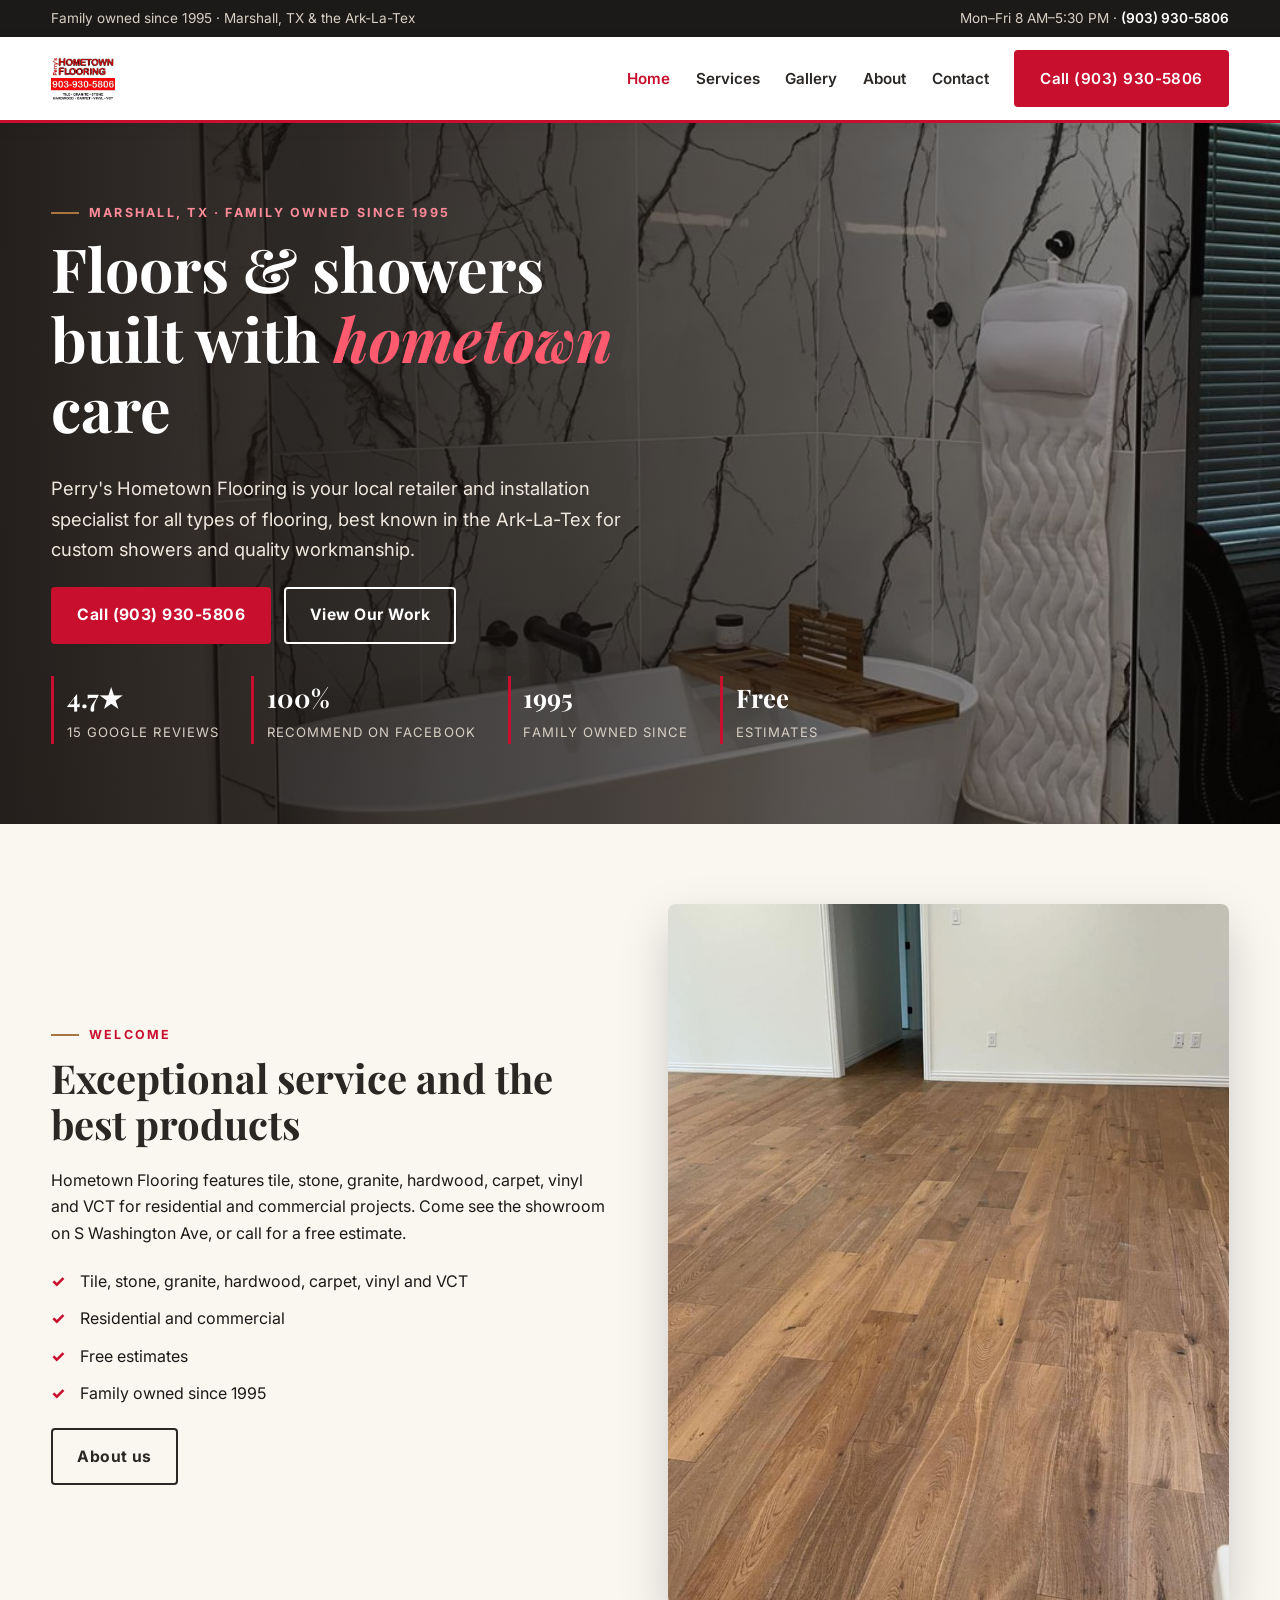
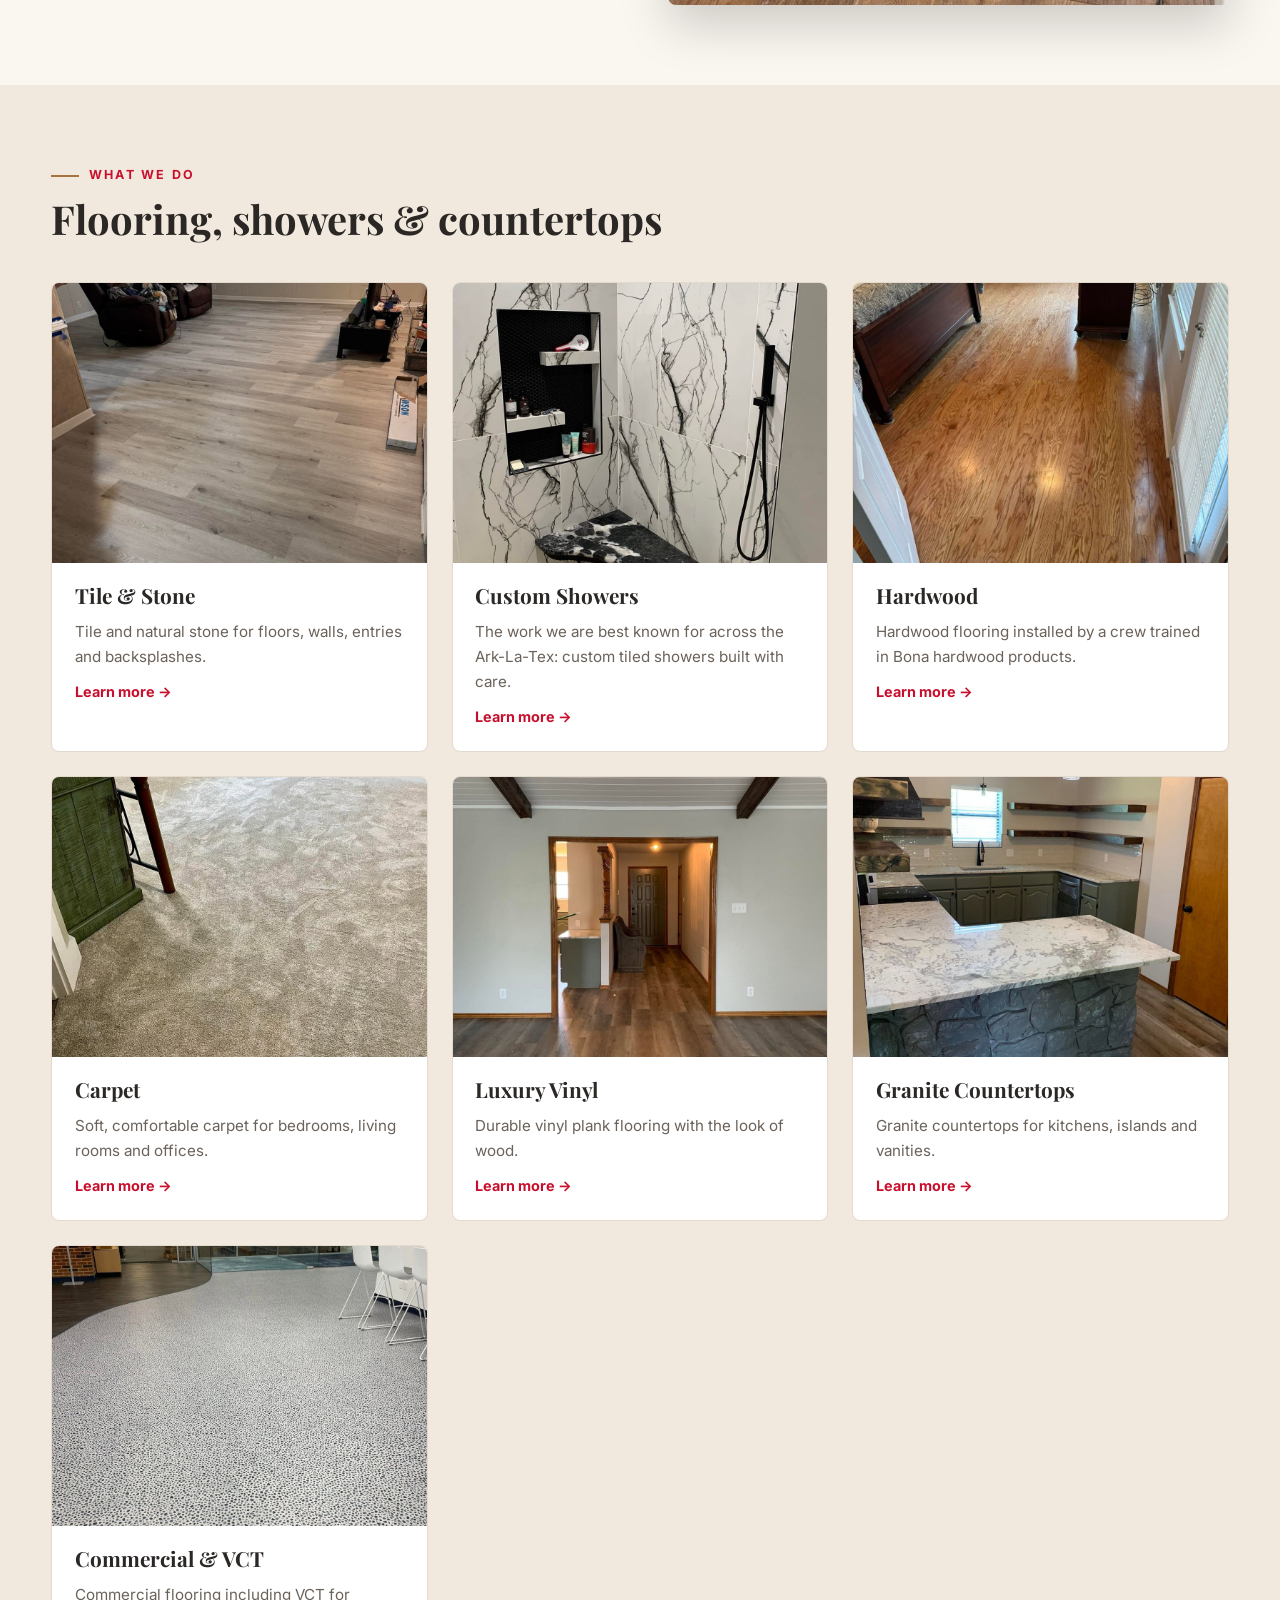
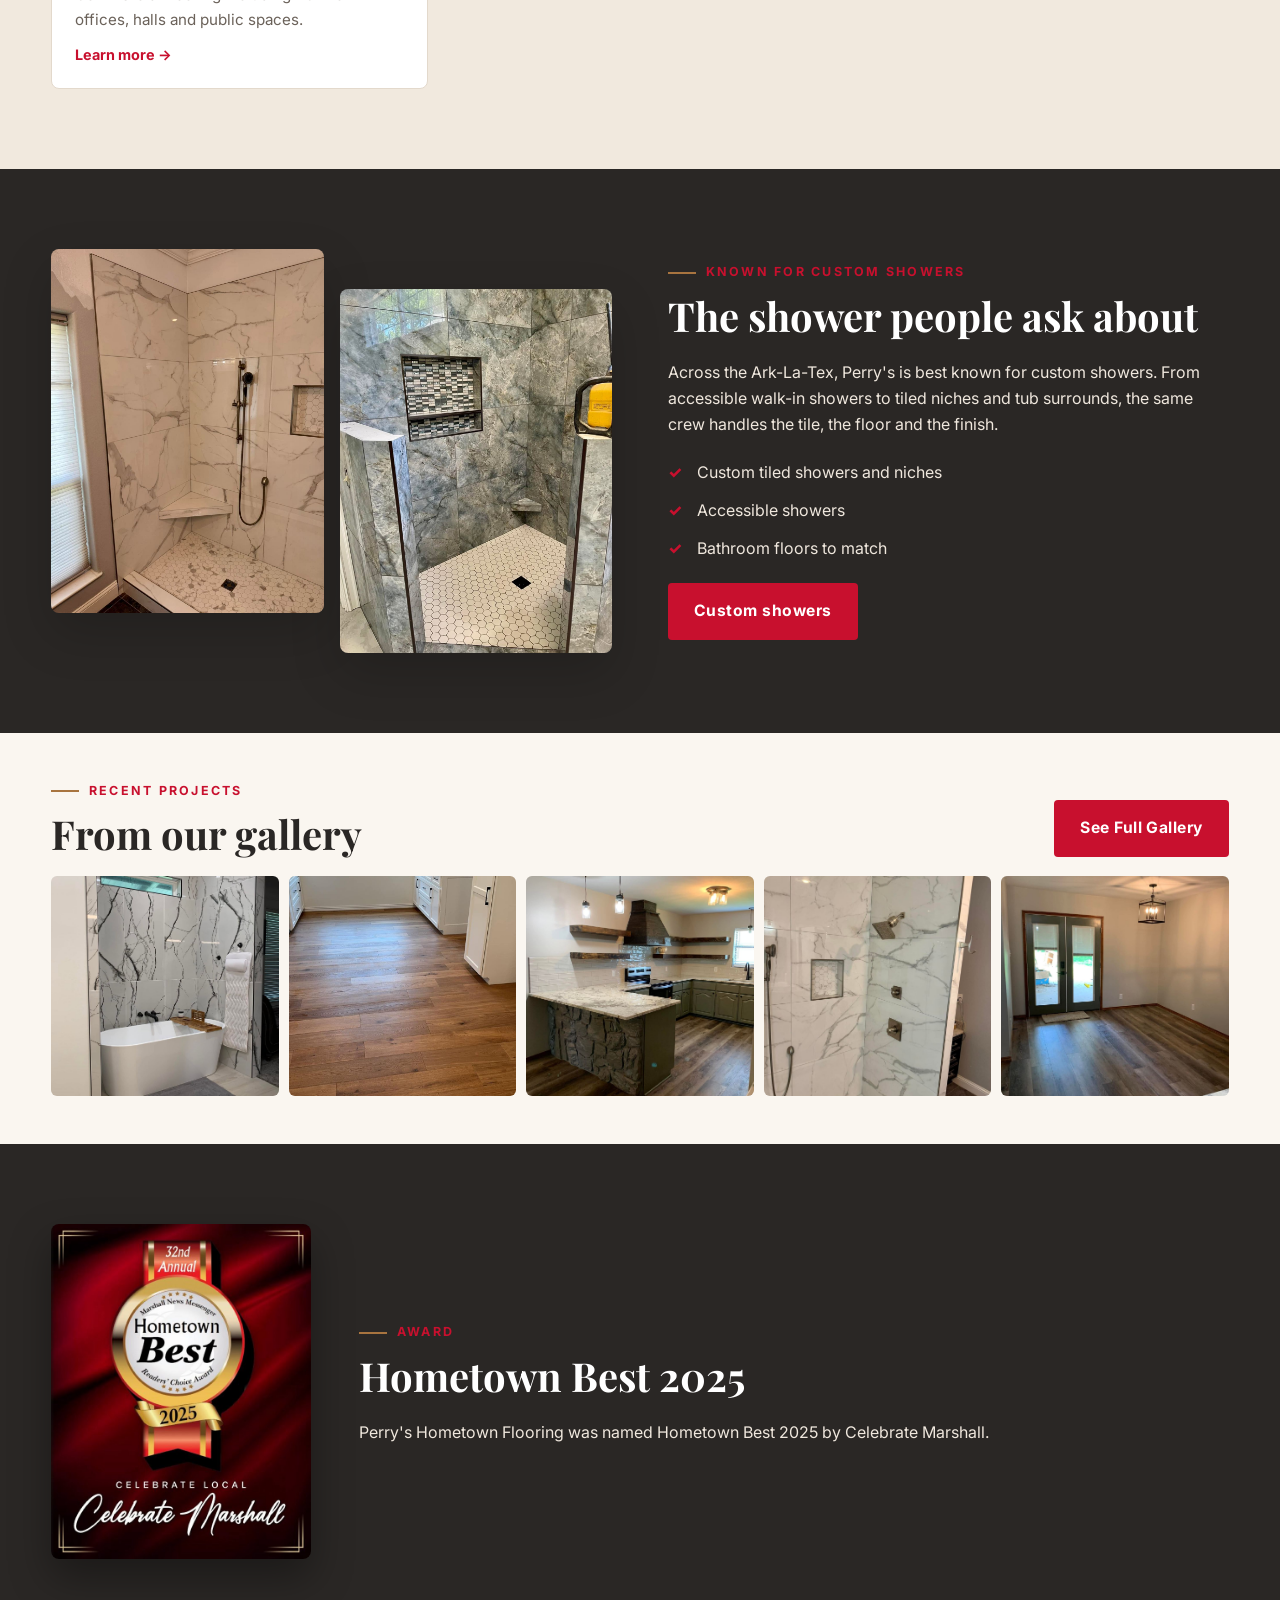
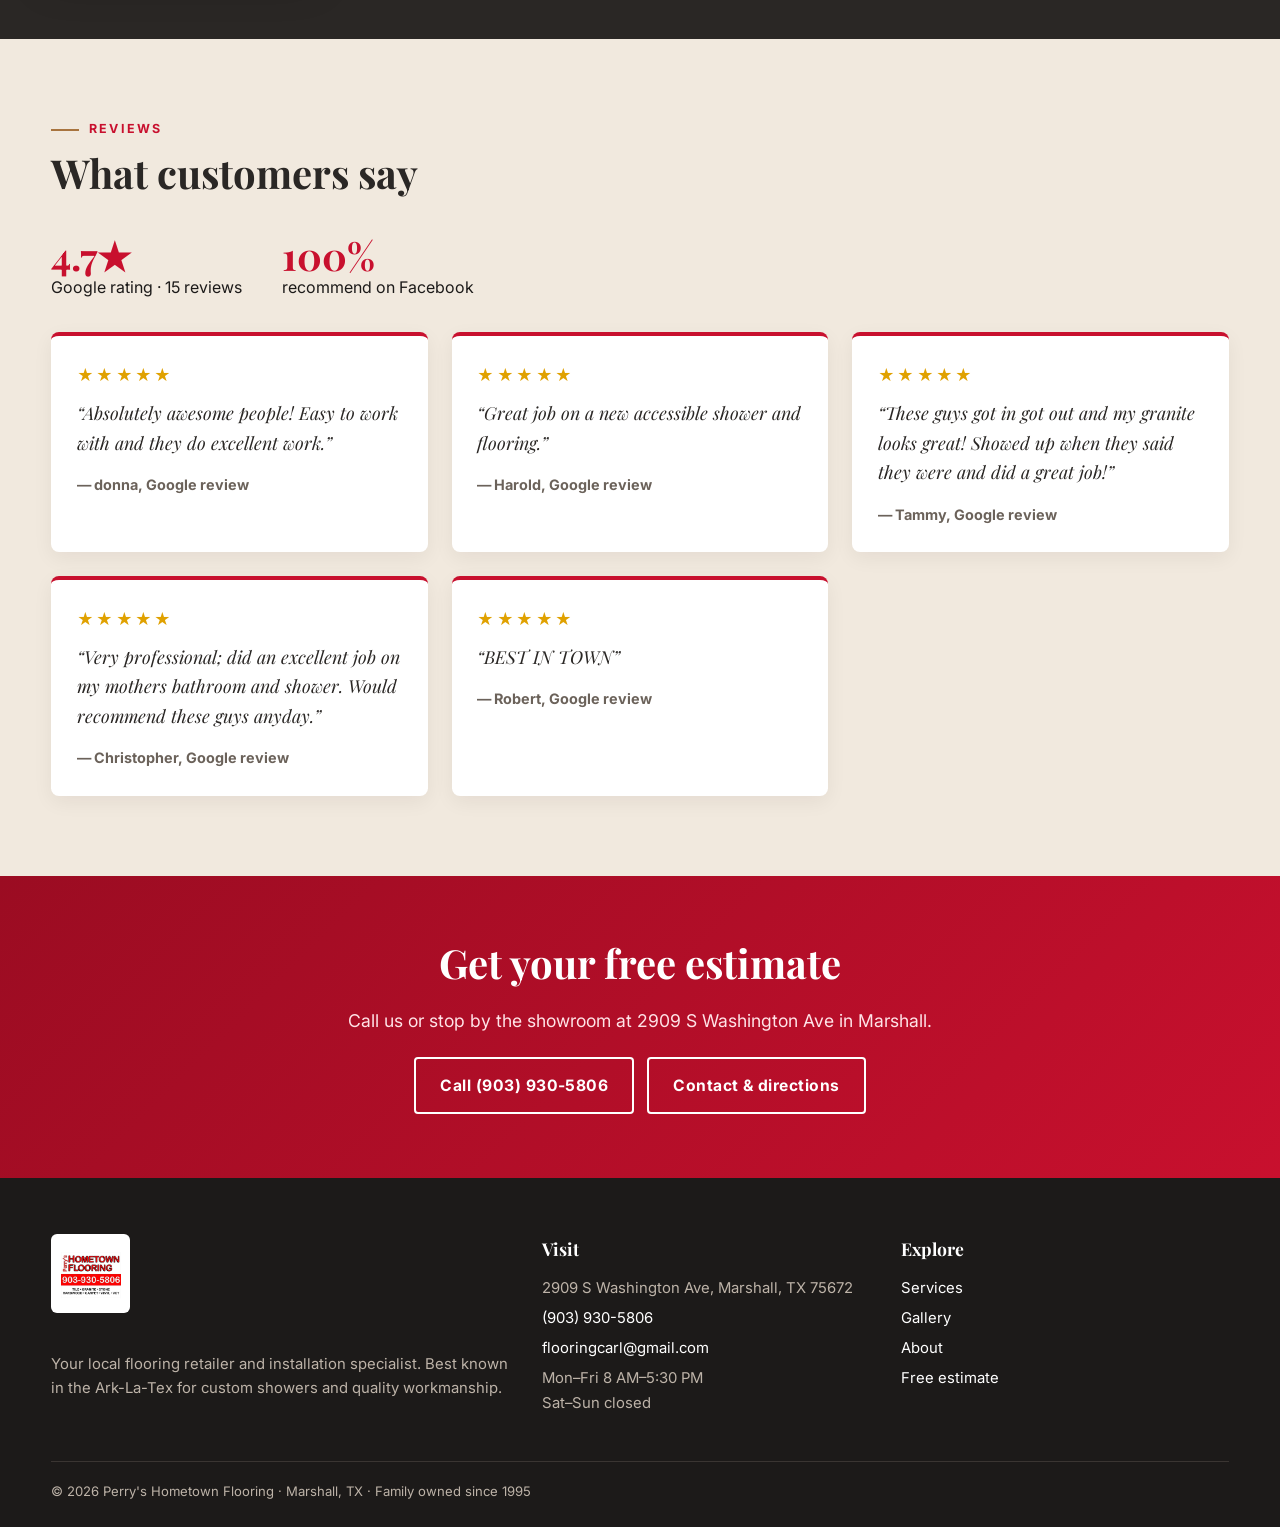
==== index.html @ 17a820c9 "Perry's Hometown Flooring preview" ====
<!DOCTYPE html><html lang="en"><head><meta charset="utf-8"><meta name="viewport" content="width=device-width, initial-scale=1">
<title>Perry's Hometown Flooring | Flooring & Custom Showers in Marshall, TX</title><meta name="description" content="Local flooring retailer and installation specialist in Marshall, TX. Custom showers, tile, stone, granite, hardwood, carpet, vinyl and VCT. Free estimates. (903) 930-5806."><meta name="theme-color" content="#c8102e">
<link rel="preconnect" href="https://fonts.googleapis.com"><link rel="preconnect" href="https://fonts.gstatic.com" crossorigin>
<link href="https://fonts.googleapis.com/css2?family=Inter:wght@400;600;700;800&family=Playfair+Display:ital,wght@0,600;0,700;1,600&display=swap" rel="stylesheet">
<link rel="stylesheet" href="css/styles.css?v=1"></head><body>
<div class="topbar"><div class="container"><span>Family owned since 1995 · Marshall, TX &amp; the Ark-La-Tex</span><span>Mon–Fri 8 AM–5:30 PM · <a href="tel:9039305806">(903) 930-5806</a></span></div></div>
<header class="site-header"><div class="container nav"><a class="logo" href="index.html"><img src="images/logo.jpg" alt="Perry's Hometown Flooring" width="180" height="64"></a>
<button class="nav-toggle" aria-label="Menu"><span></span><span></span><span></span></button>
<ul class="nav-links"><li><a href="index.html" class="active">Home</a></li><li><a href="services.html">Services</a></li><li><a href="gallery.html">Gallery</a></li><li><a href="about.html">About</a></li><li><a href="contact.html">Contact</a></li><li><a class="btn btn-red" href="tel:9039305806">Call (903) 930-5806</a></li></ul></div></header>
<section class="hero"><div class="hero-bg" style="background-image:url(images/gallery/bathrooms-22.jpg)"></div><div class="container"><div class="eyebrow" style="color:#ff8a98">Marshall, TX · Family owned since 1995</div>
<h1>Floors &amp; showers built with <em>hometown</em> care</h1><p class="lead">Perry's Hometown Flooring is your local retailer and installation specialist for all types of flooring, best known in the Ark-La-Tex for custom showers and quality workmanship.</p>
<div class="btn-row"><a class="btn btn-red" href="tel:9039305806">Call (903) 930-5806</a><a class="btn btn-ghost" href="gallery.html">View Our Work</a></div>
<div class="hero-badges"><div><strong>4.7★</strong><span>15 Google reviews</span></div><div><strong>100%</strong><span>recommend on Facebook</span></div><div><strong>1995</strong><span>family owned since</span></div><div><strong>Free</strong><span>estimates</span></div></div></div></section>
<section class="section"><div class="container split"><div class="reveal"><div class="eyebrow">Welcome</div><h2>Exceptional service and the best products</h2><p>Hometown Flooring features tile, stone, granite, hardwood, carpet, vinyl and VCT for residential and commercial projects. Come see the showroom on S Washington Ave, or call for a free estimate.</p><ul class="checklist"><li>Tile, stone, granite, hardwood, carpet, vinyl and VCT</li><li>Residential and commercial</li><li>Free estimates</li><li>Family owned since 1995</li></ul><a class="btn btn-outline" href="about.html">About us</a></div><div class="split-media reveal"><img src="images/gallery/flooring-41.jpg" alt="Hardwood floor installed by Perry's"></div></div></section>
<section class="section section-alt"><div class="container"><div class="section-head reveal"><div class="eyebrow">What we do</div><h2>Flooring, showers &amp; countertops</h2></div><div class="grid-3"><a class="card reveal" href="services.html#tile-stone"><div class="thumb"><img src="images/gallery/flooring-30.jpg" alt="Tile &amp; Stone" loading="lazy"></div><div class="body"><h3>Tile &amp; Stone</h3><p>Tile and natural stone for floors, walls, entries and backsplashes.</p><span class="more">Learn more →</span></div></a><a class="card reveal" href="services.html#custom-showers"><div class="thumb"><img src="images/gallery/bathrooms-19.jpg" alt="Custom Showers" loading="lazy"></div><div class="body"><h3>Custom Showers</h3><p>The work we are best known for across the Ark-La-Tex: custom tiled showers built with care.</p><span class="more">Learn more →</span></div></a><a class="card reveal" href="services.html#hardwood"><div class="thumb"><img src="images/gallery/flooring-31.jpg" alt="Hardwood" loading="lazy"></div><div class="body"><h3>Hardwood</h3><p>Hardwood flooring installed by a crew trained in Bona hardwood products.</p><span class="more">Learn more →</span></div></a><a class="card reveal" href="services.html#carpet"><div class="thumb"><img src="images/gallery/flooring-25.jpg" alt="Carpet" loading="lazy"></div><div class="body"><h3>Carpet</h3><p>Soft, comfortable carpet for bedrooms, living rooms and offices.</p><span class="more">Learn more →</span></div></a><a class="card reveal" href="services.html#luxury-vinyl"><div class="thumb"><img src="images/gallery/flooring-20.jpg" alt="Luxury Vinyl" loading="lazy"></div><div class="body"><h3>Luxury Vinyl</h3><p>Durable vinyl plank flooring with the look of wood.</p><span class="more">Learn more →</span></div></a><a class="card reveal" href="services.html#granite"><div class="thumb"><img src="images/gallery/countertops-06.jpg" alt="Granite Countertops" loading="lazy"></div><div class="body"><h3>Granite Countertops</h3><p>Granite countertops for kitchens, islands and vanities.</p><span class="more">Learn more →</span></div></a><a class="card reveal" href="services.html#commercial"><div class="thumb"><img src="images/gallery/flooring-15.jpg" alt="Commercial &amp; VCT" loading="lazy"></div><div class="body"><h3>Commercial &amp; VCT</h3><p>Commercial flooring including VCT for offices, halls and public spaces.</p><span class="more">Learn more →</span></div></a></div></div></section>
<section class="section section-dark"><div class="container split"><div class="split-media duo reveal"><img src="images/gallery/bathrooms-15.jpg" alt="Custom marble-look shower"><img src="images/gallery/bathrooms-31.jpg" alt="Custom tile shower with niche"></div><div class="reveal"><div class="eyebrow">Known for custom showers</div><h2>The shower people ask about</h2><p>Across the Ark-La-Tex, Perry's is best known for custom showers. From accessible walk-in showers to tiled niches and tub surrounds, the same crew handles the tile, the floor and the finish.</p><ul class="checklist"><li>Custom tiled showers and niches</li><li>Accessible showers</li><li>Bathroom floors to match</li></ul><a class="btn btn-red" href="services.html#custom-showers">Custom showers</a></div></div></section>
<section class="section" style="padding:3rem 0"><div class="container"><div class="strip-head"><div><div class="eyebrow">Recent projects</div><h2>From our gallery</h2></div><a class="btn btn-red" href="gallery.html">See Full Gallery</a></div><div class="photo-strip"><a href="gallery.html"><img src="images/gallery/bathrooms-22.jpg" alt="Perry's project" loading="lazy"></a><a href="gallery.html"><img src="images/gallery/flooring-40.jpg" alt="Perry's project" loading="lazy"></a><a href="gallery.html"><img src="images/gallery/countertops-09.jpg" alt="Perry's project" loading="lazy"></a><a href="gallery.html"><img src="images/gallery/bathrooms-16.jpg" alt="Perry's project" loading="lazy"></a><a href="gallery.html"><img src="images/gallery/flooring-21.jpg" alt="Perry's project" loading="lazy"></a></div></div></section>
<section class="section section-dark"><div class="container award"><img class="reveal" src="images/award.jpg" alt="Hometown Best 2025 – Celebrate Marshall"><div class="reveal"><div class="eyebrow">Award</div><h2>Hometown Best 2025</h2><p>Perry's Hometown Flooring was named Hometown Best 2025 by Celebrate Marshall.</p></div></div></section>
<section class="section section-alt"><div class="container"><div class="section-head reveal"><div class="eyebrow">Reviews</div><h2>What customers say</h2></div><div class="rating-row"><div><strong>4.7★</strong>Google rating · 15 reviews</div><div><strong>100%</strong>recommend on Facebook</div></div><div class="grid-3"><article class="review reveal"><div class="stars">★★★★★</div><blockquote>“Absolutely awesome people! Easy to work with and they do excellent work.”</blockquote><footer>— donna, Google review</footer></article><article class="review reveal"><div class="stars">★★★★★</div><blockquote>“Great job on a new accessible shower and flooring.”</blockquote><footer>— Harold, Google review</footer></article><article class="review reveal"><div class="stars">★★★★★</div><blockquote>“These guys got in got out and my granite looks great! Showed up when they said they were and did a great job!”</blockquote><footer>— Tammy, Google review</footer></article><article class="review reveal"><div class="stars">★★★★★</div><blockquote>“Very professional; did an excellent job on my mothers bathroom and shower. Would recommend these guys anyday.”</blockquote><footer>— Christopher, Google review</footer></article><article class="review reveal"><div class="stars">★★★★★</div><blockquote>“BEST IN TOWN”</blockquote><footer>— Robert, Google review</footer></article></div></div></section><section class="cta"><div class="container"><h2>Get your free estimate</h2><p>Call us or stop by the showroom at 2909 S Washington Ave in Marshall.</p><div class="btn-row"><a class="btn btn-ghost" href="tel:9039305806">Call (903) 930-5806</a><a class="btn btn-ghost" href="contact.html">Contact &amp; directions</a></div></div></section>
<footer class="site-footer"><div class="container"><div class="footer-grid">
<div><a class="footer-logo" href="index.html"><img src="images/logo.jpg" alt="Perry's Hometown Flooring"></a><p>Your local flooring retailer and installation specialist. Best known in the Ark-La-Tex for custom showers and quality workmanship.</p></div>
<div><h4>Visit</h4><ul><li>2909 S Washington Ave, Marshall, TX 75672</li><li><a href="tel:9039305806">(903) 930-5806</a></li><li><a href="mailto:flooringcarl@gmail.com">flooringcarl@gmail.com</a></li><li>Mon–Fri 8 AM–5:30 PM<br>Sat–Sun closed</li></ul></div>
<div><h4>Explore</h4><ul><li><a href="services.html">Services</a></li><li><a href="gallery.html">Gallery</a></li><li><a href="about.html">About</a></li><li><a href="contact.html">Free estimate</a></li></ul></div>
</div><div class="footer-bottom">© 2026 Perry's Hometown Flooring · Marshall, TX · Family owned since 1995</div></div></footer>
<script src="js/main.js?v=1"></script></body></html>
---- css/styles.css ----
:root{--red:#c8102e;--red-d:#9b0c22;--ink:#1c1a19;--char:#2a2725;--cream:#faf6f0;--warm:#f1e9de;--wood:#a8743f;--muted:#6b625a;--line:#e3d9cc;--serif:"Playfair Display",Georgia,serif;--sans:"Inter",system-ui,sans-serif}
*{box-sizing:border-box}html{scroll-behavior:smooth}body{margin:0;font-family:var(--sans);color:var(--ink);background:var(--cream);line-height:1.65}
img{max-width:100%;display:block}a{color:var(--red)}
.container{width:min(1180px,92%);margin:0 auto}
h1,h2,h3{font-family:var(--serif);line-height:1.15;margin:0 0 .5em;color:var(--char)}
h1{font-size:clamp(2.2rem,5vw,3.8rem)}h2{font-size:clamp(1.7rem,3.2vw,2.5rem)}h3{font-size:1.3rem}
.eyebrow{font-size:.78rem;letter-spacing:.18em;text-transform:uppercase;color:var(--red);font-weight:700;margin-bottom:.6rem;display:flex;align-items:center;gap:.6rem}
.eyebrow:before{content:"";width:28px;height:2px;background:var(--wood)}
.topbar{background:var(--ink);color:#d8cfc4;font-size:.85rem;padding:.45rem 0}.topbar .container{display:flex;justify-content:space-between;gap:1rem;flex-wrap:wrap}.topbar a{color:#fff;text-decoration:none;font-weight:600}
.site-header{background:#fff;border-bottom:3px solid var(--red);position:sticky;top:0;z-index:50;box-shadow:0 4px 18px rgba(0,0,0,.06)}
.nav{display:flex;align-items:center;justify-content:space-between;padding:.6rem 0;gap:1rem}
.logo img{height:64px;width:auto}
.nav-links{display:flex;gap:1.6rem;list-style:none;margin:0;padding:0;align-items:center}
.nav-links a{color:var(--char);text-decoration:none;font-weight:600;font-size:.95rem}.nav-links a:hover,.nav-links a.active{color:var(--red)}
.nav-toggle{display:none;background:none;border:1px solid var(--line);border-radius:6px;width:44px;height:44px;cursor:pointer}.nav-toggle span{display:block;height:2px;background:var(--char);margin:6px 10px}
.btn{display:inline-flex;align-items:center;justify-content:center;padding:.85rem 1.5rem;border-radius:4px;font-weight:700;text-decoration:none;letter-spacing:.03em;transition:.2s;border:2px solid transparent;font-size:.98rem}
.btn-red{background:var(--red);color:#fff!important}.btn-red:hover{background:var(--red-d);transform:translateY(-2px);box-shadow:0 10px 24px rgba(200,16,46,.3)}
.btn-ghost{border-color:#fff;color:#fff!important}.btn-ghost:hover{background:#fff;color:var(--ink)!important}
.btn-outline{border-color:var(--char);color:var(--char)!important}.btn-outline:hover{background:var(--char);color:#fff!important}
.btn-row{display:flex;gap:.8rem;flex-wrap:wrap;margin-top:1.4rem}
.hero{position:relative;color:#fff;min-height:620px;display:flex;align-items:center;background:var(--ink)}
.hero-bg{position:absolute;inset:0;background-size:cover;background-position:center}
.hero:after{content:"";position:absolute;inset:0;background:linear-gradient(90deg,rgba(20,16,14,.92) 0%,rgba(20,16,14,.7) 45%,rgba(20,16,14,.25) 100%)}
.hero .container{position:relative;z-index:1;padding:5rem 0}.hero h1{color:#fff;max-width:15ch}.hero h1 em{color:#ff5a6e;font-style:italic}
.hero p.lead{font-size:1.15rem;max-width:36rem;color:#efe7dd}
.hero-badges{display:flex;gap:2rem;margin-top:2rem;flex-wrap:wrap}.hero-badges div{border-left:3px solid var(--red);padding-left:.8rem}.hero-badges strong{display:block;font-family:var(--serif);font-size:1.6rem}.hero-badges span{font-size:.82rem;color:#d8cfc4;text-transform:uppercase;letter-spacing:.08em}
.page-hero{background:var(--ink) center/cover;color:#fff;position:relative;padding:5rem 0 4rem}.page-hero:after{content:"";position:absolute;inset:0;background:rgba(20,16,14,.75)}.page-hero .container{position:relative;z-index:1}.page-hero h1{color:#fff}.page-hero p{color:#efe7dd;max-width:40rem;font-size:1.1rem}
.section{padding:5rem 0}.section-alt{background:var(--warm)}.section-dark{background:var(--char);color:#efe7dd}.section-dark h2,.section-dark h3{color:#fff}
.section-head{max-width:44rem;margin-bottom:2.5rem}
.grid-3{display:grid;grid-template-columns:repeat(auto-fit,minmax(280px,1fr));gap:1.5rem}
.card{background:#fff;border:1px solid var(--line);border-radius:8px;overflow:hidden;transition:.25s;text-decoration:none;color:inherit;display:block}
.card:hover{transform:translateY(-4px);box-shadow:0 16px 40px rgba(40,25,15,.12);border-color:var(--wood)}
.card .thumb{aspect-ratio:4/3;overflow:hidden}.card .thumb img{width:100%;height:100%;object-fit:cover;transition:.4s}.card:hover .thumb img{transform:scale(1.05)}
.card .body{padding:1.3rem 1.4rem}.card .body p{color:var(--muted);margin:0 0 .6rem;font-size:.95rem}.card .more{color:var(--red);font-weight:700;font-size:.9rem}
.split{display:grid;grid-template-columns:1fr 1fr;gap:3.5rem;align-items:center}
.split-media img{border-radius:8px;box-shadow:0 20px 50px rgba(0,0,0,.18);width:100%;aspect-ratio:4/5;object-fit:cover}
.split-media.duo{display:grid;grid-template-columns:1fr 1fr;gap:1rem}.split-media.duo img{aspect-ratio:3/4}.split-media.duo img:last-child{margin-top:2.5rem}
.checklist{list-style:none;padding:0;margin:1rem 0}.checklist li{padding:.35rem 0 .35rem 1.8rem;position:relative}.checklist li:before{content:"✓";position:absolute;left:0;color:var(--red);font-weight:800}
.strip-head{display:flex;justify-content:space-between;align-items:flex-end;gap:1rem;flex-wrap:wrap;margin-bottom:1.2rem}.strip-head h2{margin:0}
.photo-strip{display:grid;grid-template-columns:repeat(5,1fr);gap:.6rem}
.photo-strip a{display:block;height:220px;border-radius:6px;overflow:hidden}.photo-strip img{width:100%;height:100%;object-fit:cover;transition:.4s}.photo-strip a:hover img{transform:scale(1.06)}
.award{display:grid;grid-template-columns:260px 1fr;gap:3rem;align-items:center}.award img{border-radius:8px;box-shadow:0 18px 40px rgba(0,0,0,.35)}
.review{background:#fff;border-radius:8px;padding:1.6rem;border-top:4px solid var(--red);box-shadow:0 6px 20px rgba(40,25,15,.06)}
.stars{color:#e0a100;letter-spacing:.15em}.review blockquote{margin:.6rem 0 1rem;font-family:var(--serif);font-size:1.12rem;font-style:italic;color:var(--char)}.review footer{font-weight:700;color:var(--muted);font-size:.9rem}
.rating-row{display:flex;gap:2.5rem;flex-wrap:wrap;margin-bottom:2rem}.rating-row strong{font-family:var(--serif);font-size:2.4rem;color:var(--red);display:block;line-height:1}
.cta{background:linear-gradient(135deg,var(--red-d),var(--red));color:#fff;text-align:center;padding:4rem 0}.cta h2{color:#fff}.cta p{color:#ffe3e7;font-size:1.1rem}.cta .btn-row{justify-content:center}
.service-block{display:grid;grid-template-columns:1fr 1fr;gap:3rem;align-items:center;padding:3.5rem 0;border-bottom:1px solid var(--line)}
.service-block:nth-child(even) .sb-media{order:2}.service-block img{border-radius:8px;width:100%;aspect-ratio:4/3;object-fit:cover}
.filters{display:flex;gap:.5rem;flex-wrap:wrap;margin-bottom:1.8rem}
.filters button{border:2px solid var(--char);background:none;padding:.55rem 1.1rem;border-radius:40px;font-weight:700;cursor:pointer;font-family:inherit;color:var(--char)}.filters button.active,.filters button:hover{background:var(--red);border-color:var(--red);color:#fff}
.gallery{display:grid;grid-template-columns:repeat(auto-fill,minmax(230px,1fr));gap:.7rem}
.gallery a{display:block;aspect-ratio:1;overflow:hidden;border-radius:6px;background:var(--warm)}.gallery img{width:100%;height:100%;object-fit:cover;transition:.4s}.gallery a:hover img{transform:scale(1.06)}
.gallery a.hide{display:none}
.lightbox{position:fixed;inset:0;background:rgba(10,8,7,.94);display:none;align-items:center;justify-content:center;z-index:100}.lightbox.open{display:flex}
.lightbox img{max-width:90vw;max-height:86vh;border-radius:4px}.lightbox button{position:absolute;background:rgba(255,255,255,.12);color:#fff;border:0;font-size:2rem;width:54px;height:54px;border-radius:50%;cursor:pointer}
.lb-close{top:1rem;right:1rem}.lb-prev{left:1rem}.lb-next{right:1rem}
.info-card{background:#fff;border-radius:8px;padding:2rem;border:1px solid var(--line)}.info-card p{margin:.3rem 0 1rem}.info-card strong{display:block;font-size:.78rem;text-transform:uppercase;letter-spacing:.12em;color:var(--wood)}
.map{border:0;width:100%;height:420px;border-radius:8px}
.site-footer{background:var(--ink);color:#bdb3a8;padding:3.5rem 0 1.5rem;font-size:.93rem}.site-footer a{color:#fff;text-decoration:none}
.footer-grid{display:grid;grid-template-columns:1.4fr 1fr 1fr;gap:2rem}.footer-grid h4{color:#fff;font-family:var(--serif);font-size:1.1rem;margin:0 0 .8rem}.footer-grid ul{list-style:none;padding:0;margin:0}.footer-grid li{margin:.35rem 0}
.footer-logo{background:#fff;padding:.6rem;border-radius:6px;display:inline-block;margin-bottom:1rem}.footer-logo img{height:60px}
.footer-bottom{border-top:1px solid #3a3532;margin-top:2.5rem;padding-top:1.2rem;font-size:.82rem}
/* reveal: progressive enhancement only */
html.js .reveal{opacity:0;transform:translateY(20px);transition:opacity .6s,transform .6s}html.js .reveal.in{opacity:1;transform:none}
@media (prefers-reduced-motion:reduce){html.js .reveal{opacity:1;transform:none}}
@media (max-width:900px){.split,.award,.service-block{grid-template-columns:1fr}.service-block:nth-child(even) .sb-media{order:0}.footer-grid{grid-template-columns:1fr}.photo-strip{grid-template-columns:repeat(3,1fr)}.photo-strip a:nth-child(n+4){display:none}
.nav-toggle{display:block}.nav-links{display:none;position:absolute;top:100%;left:0;right:0;background:#fff;flex-direction:column;padding:1rem;border-bottom:3px solid var(--red)}.nav-links.open{display:flex}.hero{min-height:520px}}
@media (max-width:600px){.photo-strip a{height:160px}.photo-strip{grid-template-columns:repeat(2,1fr)}.photo-strip a:nth-child(n+3){display:none}.logo img{height:50px}.section{padding:3.5rem 0}}
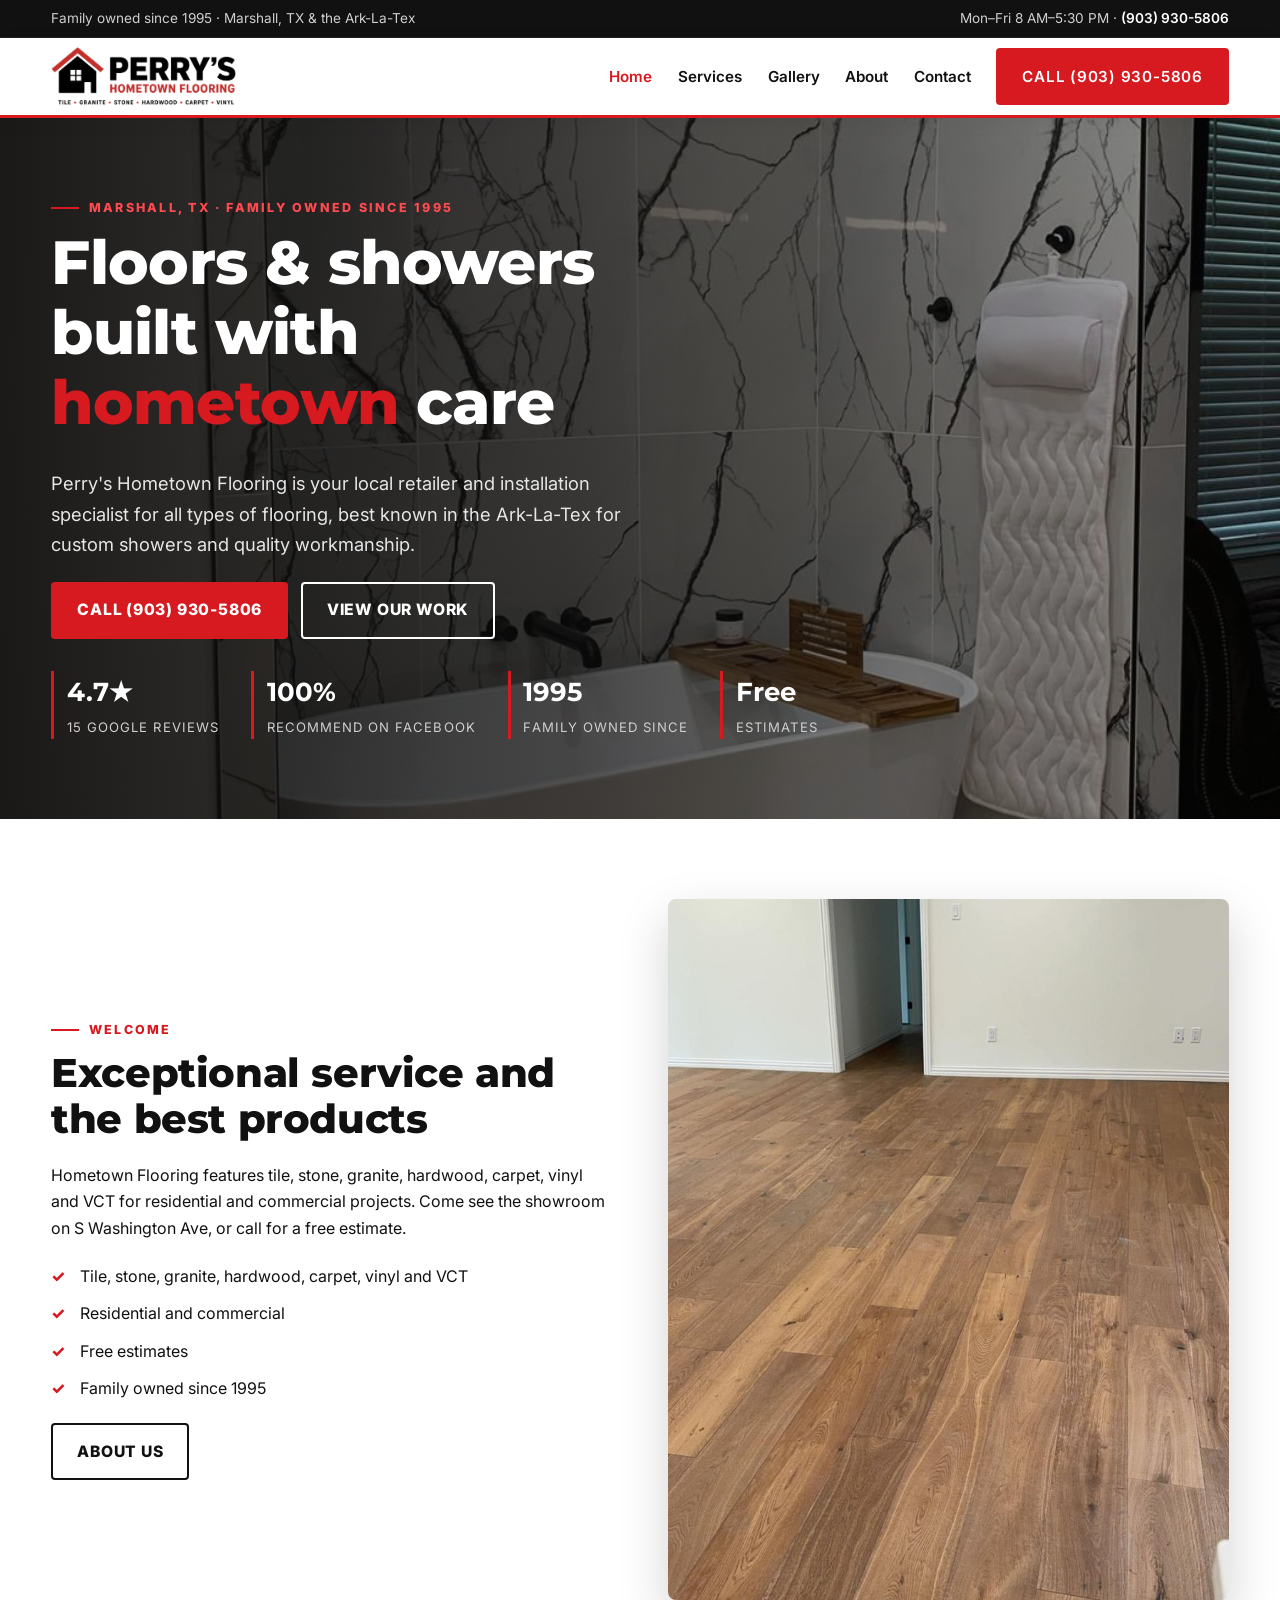
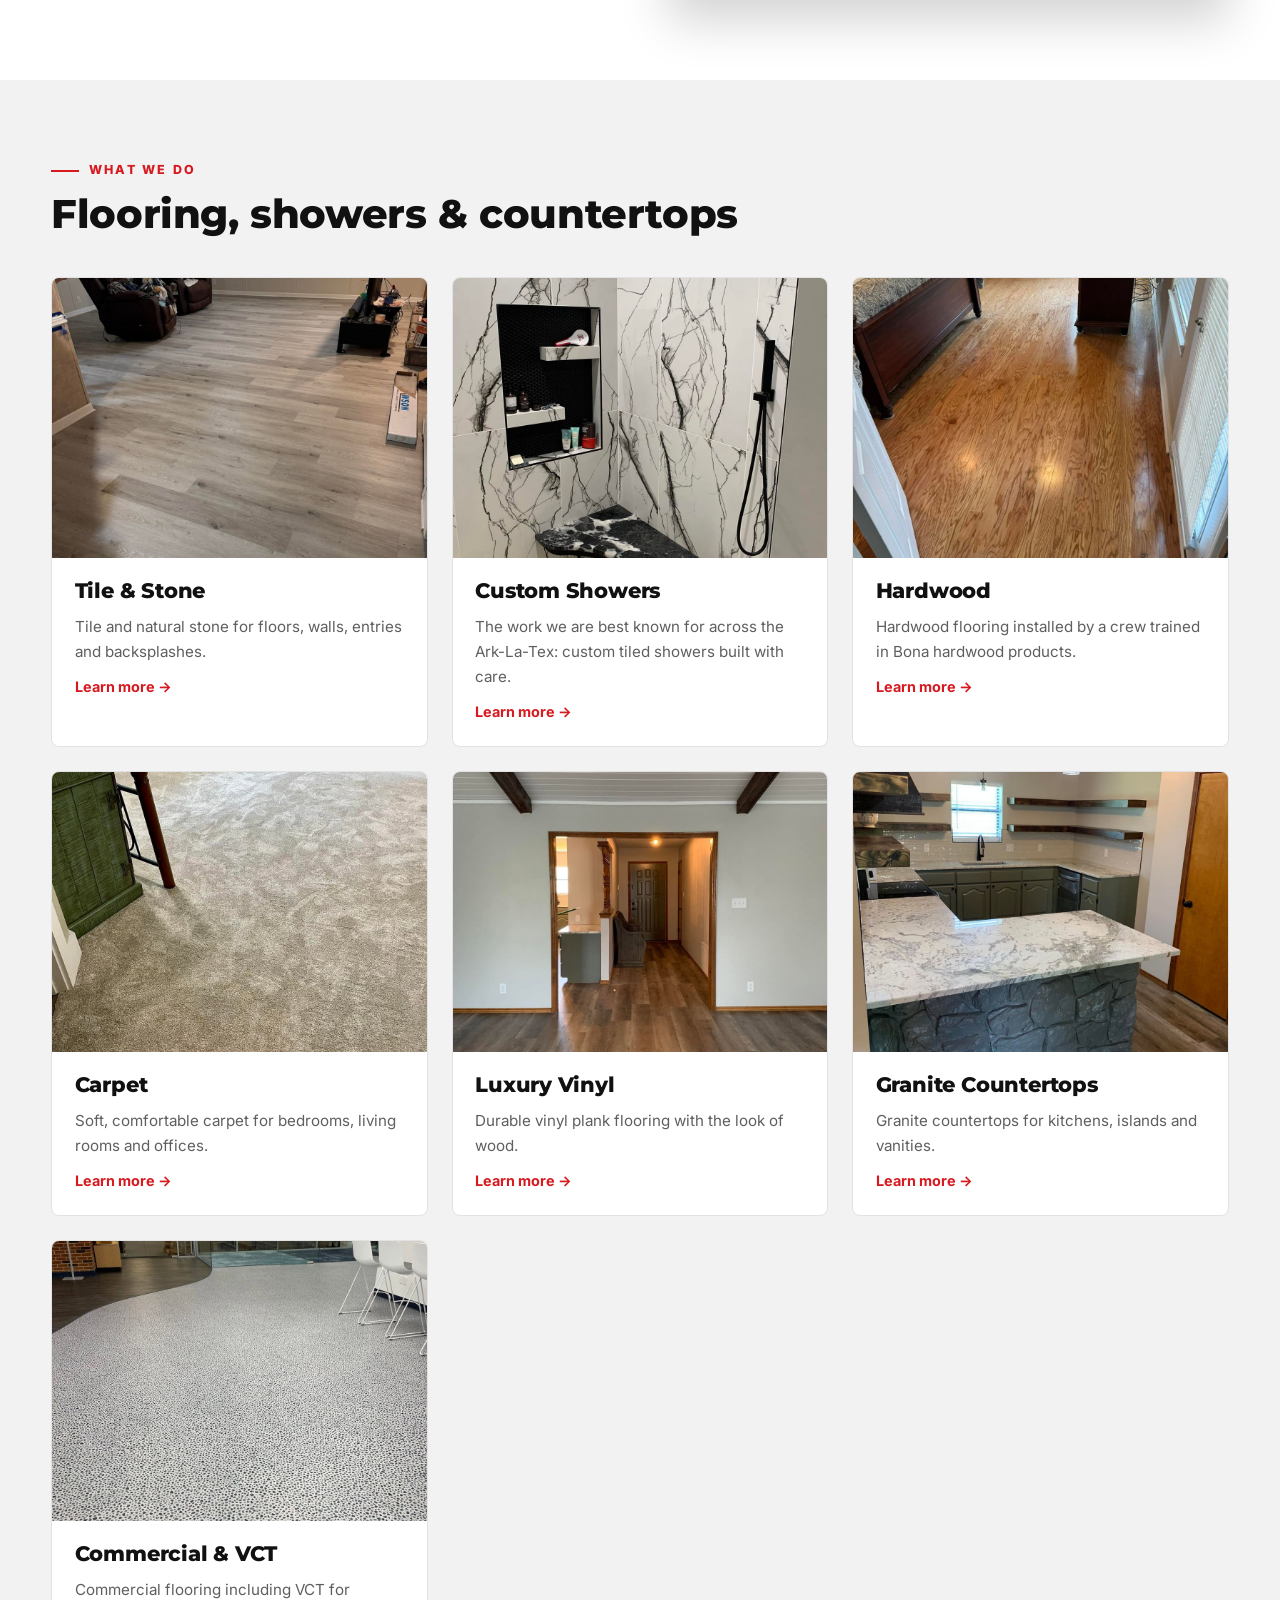
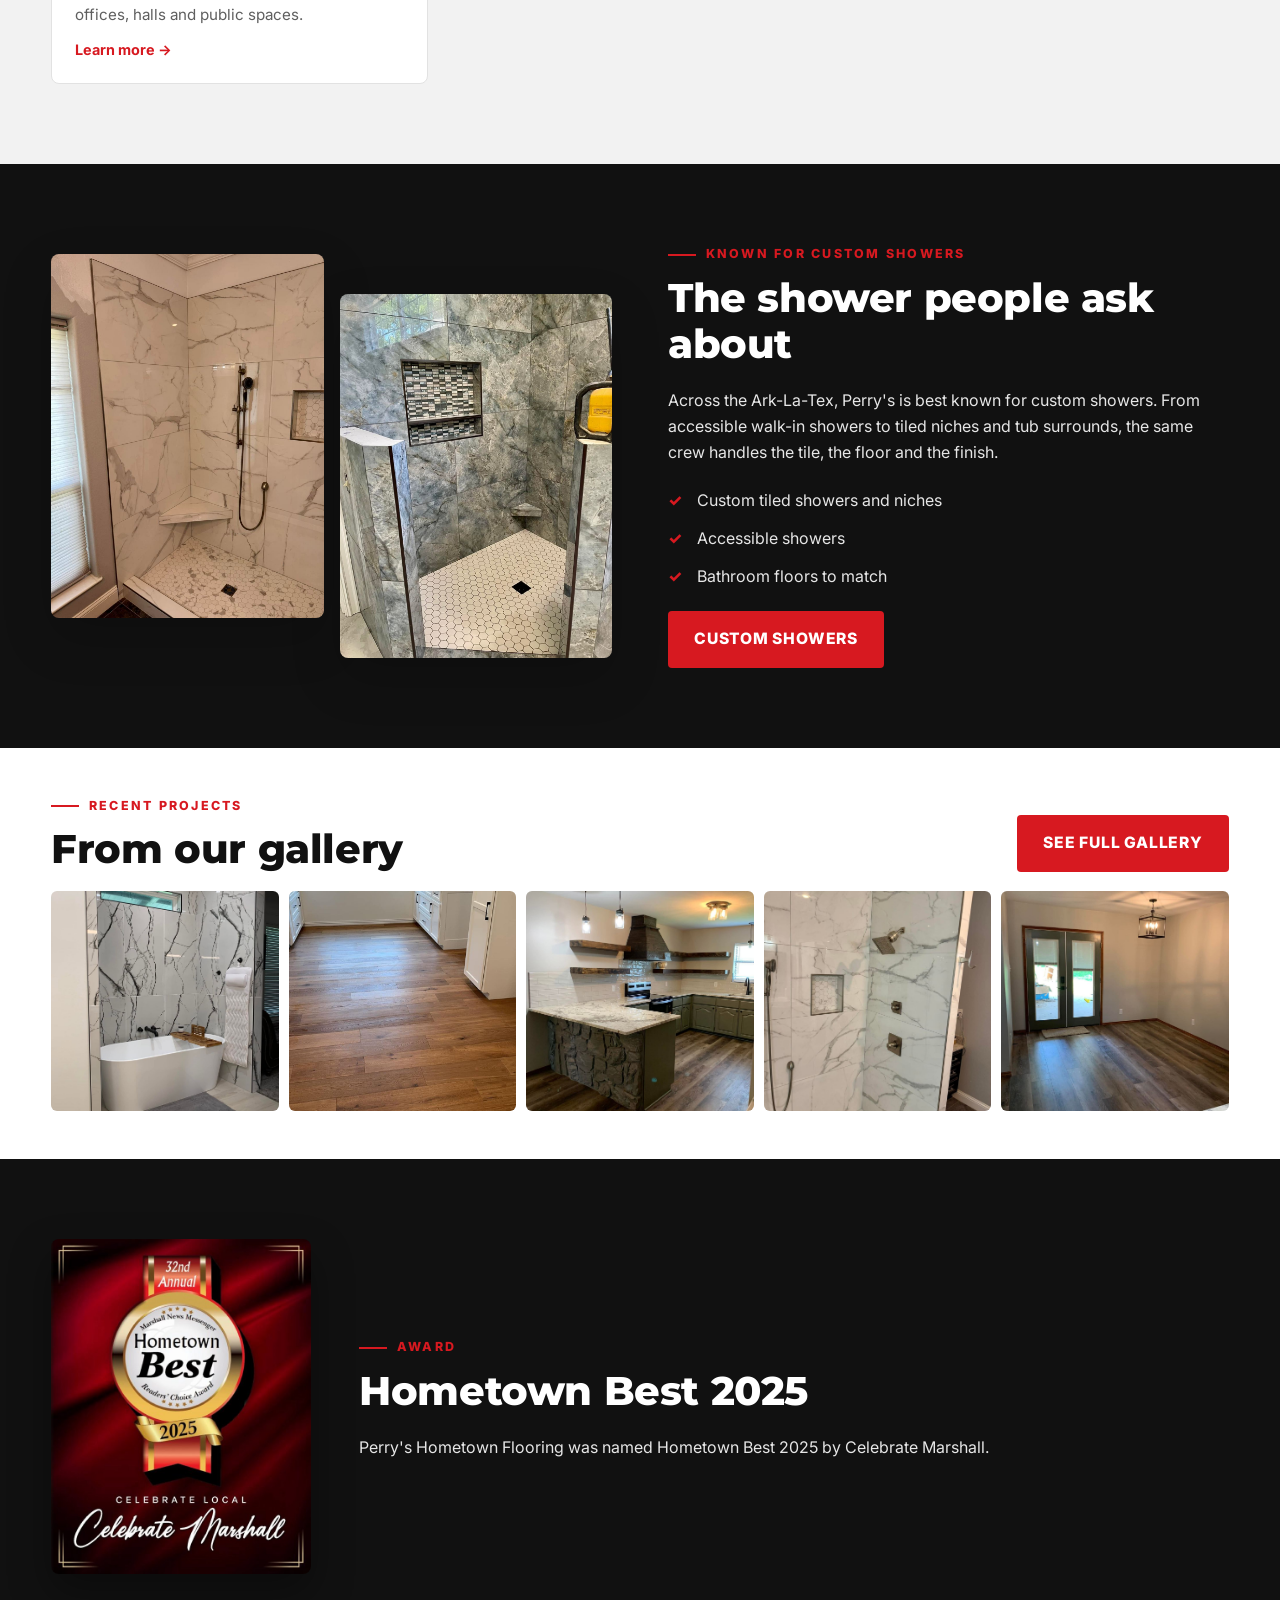
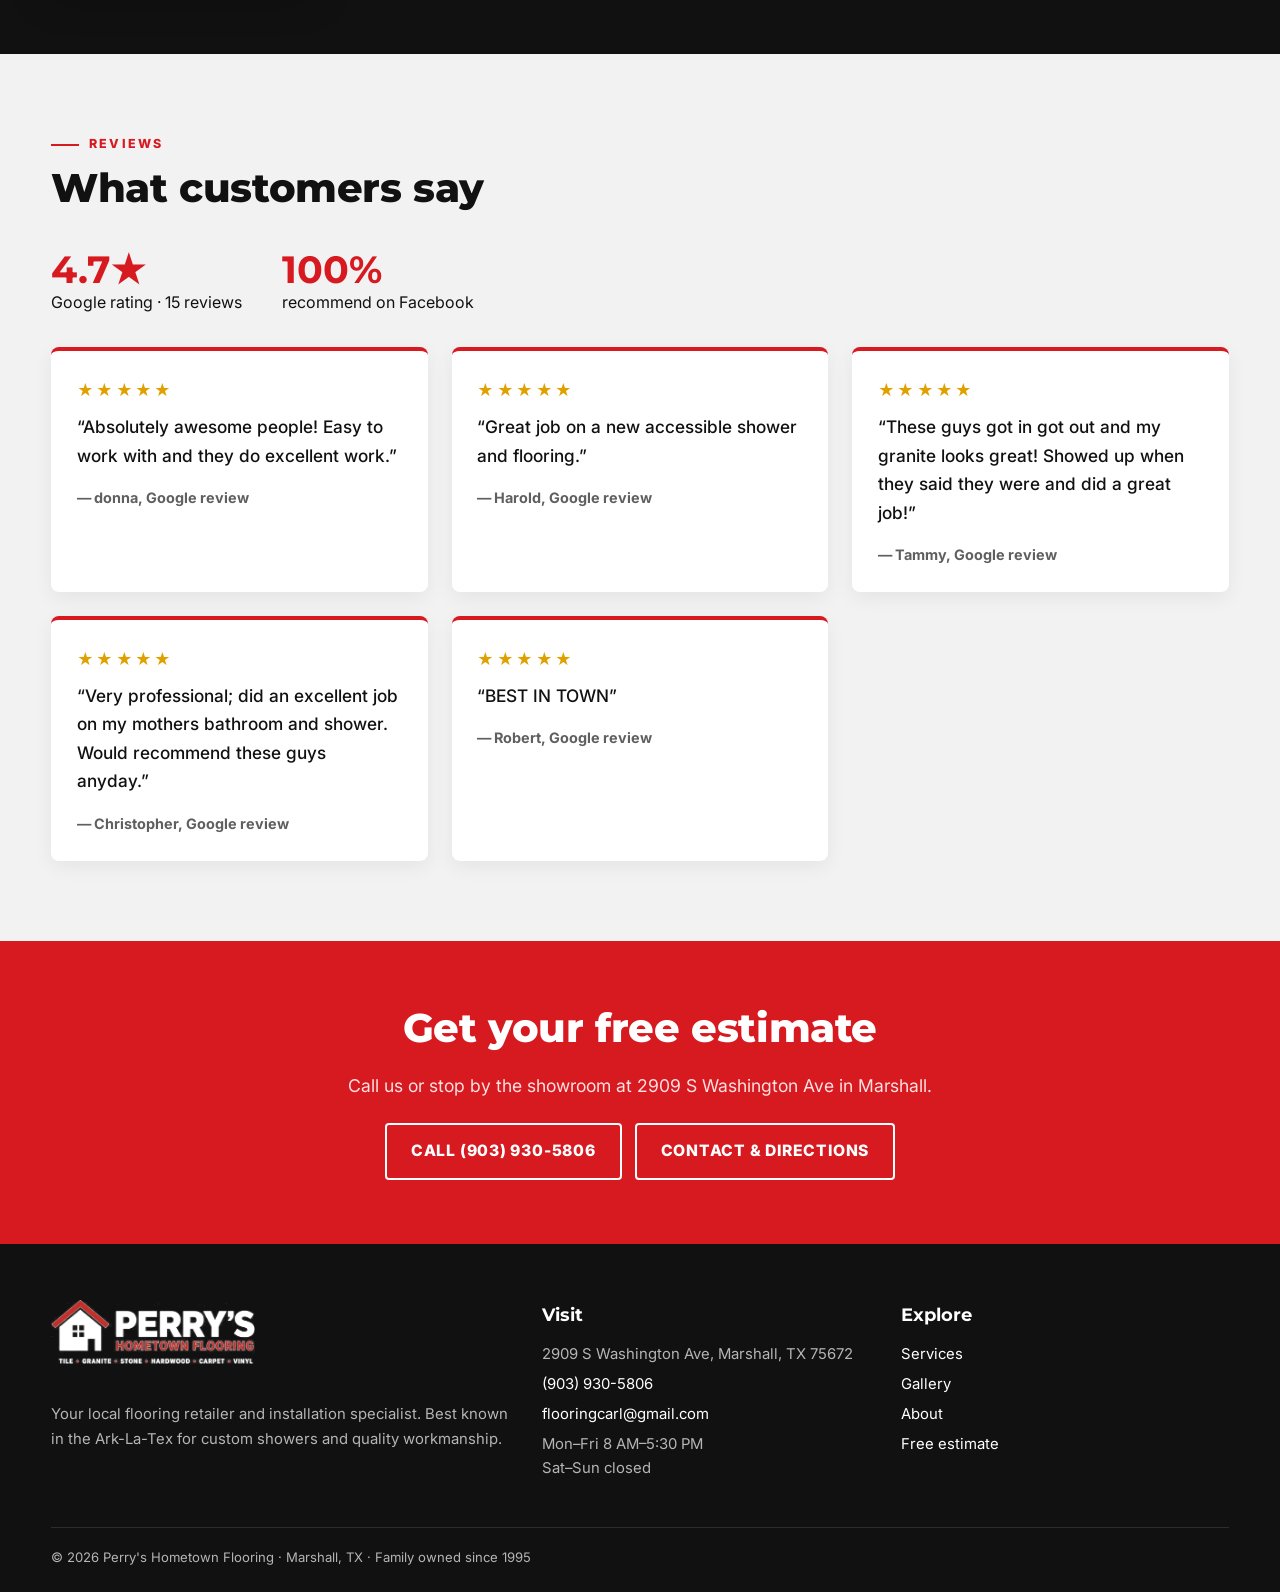
==== commit 8199ec03: "New logo + black/red retheme (v2)" ====
--- a/index.html
+++ b/index.html
@@ -1,13 +1,13 @@
 <!DOCTYPE html><html lang="en"><head><meta charset="utf-8"><meta name="viewport" content="width=device-width, initial-scale=1">
-<title>Perry's Hometown Flooring | Flooring & Custom Showers in Marshall, TX</title><meta name="description" content="Local flooring retailer and installation specialist in Marshall, TX. Custom showers, tile, stone, granite, hardwood, carpet, vinyl and VCT. Free estimates. (903) 930-5806."><meta name="theme-color" content="#c8102e">
+<title>Perry's Hometown Flooring | Flooring & Custom Showers in Marshall, TX</title><meta name="description" content="Local flooring retailer and installation specialist in Marshall, TX. Custom showers, tile, stone, granite, hardwood, carpet, vinyl and VCT. Free estimates. (903) 930-5806."><meta name="theme-color" content="#111111"><link rel="icon" href="favicon.ico?v=2"><link rel="icon" type="image/png" href="favicon.png?v=2"><link rel="apple-touch-icon" href="images/apple-touch-icon.png?v=2">
 <link rel="preconnect" href="https://fonts.googleapis.com"><link rel="preconnect" href="https://fonts.gstatic.com" crossorigin>
-<link href="https://fonts.googleapis.com/css2?family=Inter:wght@400;600;700;800&family=Playfair+Display:ital,wght@0,600;0,700;1,600&display=swap" rel="stylesheet">
-<link rel="stylesheet" href="css/styles.css?v=1"></head><body>
+<link href="https://fonts.googleapis.com/css2?family=Inter:wght@400;500;600;700&family=Montserrat:wght@700;800;900&display=swap" rel="stylesheet">
+<link rel="stylesheet" href="css/styles.css?v=2"></head><body>
 <div class="topbar"><div class="container"><span>Family owned since 1995 · Marshall, TX &amp; the Ark-La-Tex</span><span>Mon–Fri 8 AM–5:30 PM · <a href="tel:9039305806">(903) 930-5806</a></span></div></div>
-<header class="site-header"><div class="container nav"><a class="logo" href="index.html"><img src="images/logo.jpg" alt="Perry's Hometown Flooring" width="180" height="64"></a>
+<header class="site-header"><div class="container nav"><a class="logo" href="index.html"><img src="images/logo.png?v=2" alt="Perry's Hometown Flooring" width="185" height="58"></a>
 <button class="nav-toggle" aria-label="Menu"><span></span><span></span><span></span></button>
 <ul class="nav-links"><li><a href="index.html" class="active">Home</a></li><li><a href="services.html">Services</a></li><li><a href="gallery.html">Gallery</a></li><li><a href="about.html">About</a></li><li><a href="contact.html">Contact</a></li><li><a class="btn btn-red" href="tel:9039305806">Call (903) 930-5806</a></li></ul></div></header>
-<section class="hero"><div class="hero-bg" style="background-image:url(images/gallery/bathrooms-22.jpg)"></div><div class="container"><div class="eyebrow" style="color:#ff8a98">Marshall, TX · Family owned since 1995</div>
+<section class="hero"><div class="hero-bg" style="background-image:url(images/gallery/bathrooms-22.jpg)"></div><div class="container"><div class="eyebrow" style="color:#ff4a50">Marshall, TX · Family owned since 1995</div>
 <h1>Floors &amp; showers built with <em>hometown</em> care</h1><p class="lead">Perry's Hometown Flooring is your local retailer and installation specialist for all types of flooring, best known in the Ark-La-Tex for custom showers and quality workmanship.</p>
 <div class="btn-row"><a class="btn btn-red" href="tel:9039305806">Call (903) 930-5806</a><a class="btn btn-ghost" href="gallery.html">View Our Work</a></div>
 <div class="hero-badges"><div><strong>4.7★</strong><span>15 Google reviews</span></div><div><strong>100%</strong><span>recommend on Facebook</span></div><div><strong>1995</strong><span>family owned since</span></div><div><strong>Free</strong><span>estimates</span></div></div></div></section>
@@ -18,8 +18,8 @@
 <section class="section section-dark"><div class="container award"><img class="reveal" src="images/award.jpg" alt="Hometown Best 2025 – Celebrate Marshall"><div class="reveal"><div class="eyebrow">Award</div><h2>Hometown Best 2025</h2><p>Perry's Hometown Flooring was named Hometown Best 2025 by Celebrate Marshall.</p></div></div></section>
 <section class="section section-alt"><div class="container"><div class="section-head reveal"><div class="eyebrow">Reviews</div><h2>What customers say</h2></div><div class="rating-row"><div><strong>4.7★</strong>Google rating · 15 reviews</div><div><strong>100%</strong>recommend on Facebook</div></div><div class="grid-3"><article class="review reveal"><div class="stars">★★★★★</div><blockquote>“Absolutely awesome people! Easy to work with and they do excellent work.”</blockquote><footer>— donna, Google review</footer></article><article class="review reveal"><div class="stars">★★★★★</div><blockquote>“Great job on a new accessible shower and flooring.”</blockquote><footer>— Harold, Google review</footer></article><article class="review reveal"><div class="stars">★★★★★</div><blockquote>“These guys got in got out and my granite looks great! Showed up when they said they were and did a great job!”</blockquote><footer>— Tammy, Google review</footer></article><article class="review reveal"><div class="stars">★★★★★</div><blockquote>“Very professional; did an excellent job on my mothers bathroom and shower. Would recommend these guys anyday.”</blockquote><footer>— Christopher, Google review</footer></article><article class="review reveal"><div class="stars">★★★★★</div><blockquote>“BEST IN TOWN”</blockquote><footer>— Robert, Google review</footer></article></div></div></section><section class="cta"><div class="container"><h2>Get your free estimate</h2><p>Call us or stop by the showroom at 2909 S Washington Ave in Marshall.</p><div class="btn-row"><a class="btn btn-ghost" href="tel:9039305806">Call (903) 930-5806</a><a class="btn btn-ghost" href="contact.html">Contact &amp; directions</a></div></div></section>
 <footer class="site-footer"><div class="container"><div class="footer-grid">
-<div><a class="footer-logo" href="index.html"><img src="images/logo.jpg" alt="Perry's Hometown Flooring"></a><p>Your local flooring retailer and installation specialist. Best known in the Ark-La-Tex for custom showers and quality workmanship.</p></div>
+<div><a class="footer-logo" href="index.html"><img src="images/logo-white.png?v=2" alt="Perry's Hometown Flooring"></a><p>Your local flooring retailer and installation specialist. Best known in the Ark-La-Tex for custom showers and quality workmanship.</p></div>
 <div><h4>Visit</h4><ul><li>2909 S Washington Ave, Marshall, TX 75672</li><li><a href="tel:9039305806">(903) 930-5806</a></li><li><a href="mailto:flooringcarl@gmail.com">flooringcarl@gmail.com</a></li><li>Mon–Fri 8 AM–5:30 PM<br>Sat–Sun closed</li></ul></div>
 <div><h4>Explore</h4><ul><li><a href="services.html">Services</a></li><li><a href="gallery.html">Gallery</a></li><li><a href="about.html">About</a></li><li><a href="contact.html">Free estimate</a></li></ul></div>
 </div><div class="footer-bottom">© 2026 Perry's Hometown Flooring · Marshall, TX · Family owned since 1995</div></div></footer>
-<script src="js/main.js?v=1"></script></body></html>+<script src="js/main.js?v=2"></script></body></html>
--- a/css/styles.css
+++ b/css/styles.css
@@ -1,15 +1,15 @@
-:root{--red:#c8102e;--red-d:#9b0c22;--ink:#1c1a19;--char:#2a2725;--cream:#faf6f0;--warm:#f1e9de;--wood:#a8743f;--muted:#6b625a;--line:#e3d9cc;--serif:"Playfair Display",Georgia,serif;--sans:"Inter",system-ui,sans-serif}
+:root{--red:#d71920;--red-d:#a8121a;--ink:#111;--char:#111;--cream:#fff;--warm:#f2f2f2;--wood:#d71920;--muted:#5f5f5f;--line:#e2e2e2;--serif:"Montserrat","Archivo Black",Arial,sans-serif;--sans:"Inter",system-ui,sans-serif}
 *{box-sizing:border-box}html{scroll-behavior:smooth}body{margin:0;font-family:var(--sans);color:var(--ink);background:var(--cream);line-height:1.65}
 img{max-width:100%;display:block}a{color:var(--red)}
 .container{width:min(1180px,92%);margin:0 auto}
-h1,h2,h3{font-family:var(--serif);line-height:1.15;margin:0 0 .5em;color:var(--char)}
+h1,h2,h3{font-family:var(--serif);font-weight:800;letter-spacing:-.01em;line-height:1.15;margin:0 0 .5em;color:var(--char)}
 h1{font-size:clamp(2.2rem,5vw,3.8rem)}h2{font-size:clamp(1.7rem,3.2vw,2.5rem)}h3{font-size:1.3rem}
 .eyebrow{font-size:.78rem;letter-spacing:.18em;text-transform:uppercase;color:var(--red);font-weight:700;margin-bottom:.6rem;display:flex;align-items:center;gap:.6rem}
 .eyebrow:before{content:"";width:28px;height:2px;background:var(--wood)}
-.topbar{background:var(--ink);color:#d8cfc4;font-size:.85rem;padding:.45rem 0}.topbar .container{display:flex;justify-content:space-between;gap:1rem;flex-wrap:wrap}.topbar a{color:#fff;text-decoration:none;font-weight:600}
+.topbar{background:var(--ink);color:#cfcfcf;font-size:.85rem;padding:.45rem 0}.topbar .container{display:flex;justify-content:space-between;gap:1rem;flex-wrap:wrap}.topbar a{color:#fff;text-decoration:none;font-weight:600}
 .site-header{background:#fff;border-bottom:3px solid var(--red);position:sticky;top:0;z-index:50;box-shadow:0 4px 18px rgba(0,0,0,.06)}
 .nav{display:flex;align-items:center;justify-content:space-between;padding:.6rem 0;gap:1rem}
-.logo img{height:64px;width:auto}
+.logo img{height:58px;width:auto}
 .nav-links{display:flex;gap:1.6rem;list-style:none;margin:0;padding:0;align-items:center}
 .nav-links a{color:var(--char);text-decoration:none;font-weight:600;font-size:.95rem}.nav-links a:hover,.nav-links a.active{color:var(--red)}
 .nav-toggle{display:none;background:none;border:1px solid var(--line);border-radius:6px;width:44px;height:44px;cursor:pointer}.nav-toggle span{display:block;height:2px;background:var(--char);margin:6px 10px}
@@ -20,16 +20,16 @@
 .btn-row{display:flex;gap:.8rem;flex-wrap:wrap;margin-top:1.4rem}
 .hero{position:relative;color:#fff;min-height:620px;display:flex;align-items:center;background:var(--ink)}
 .hero-bg{position:absolute;inset:0;background-size:cover;background-position:center}
-.hero:after{content:"";position:absolute;inset:0;background:linear-gradient(90deg,rgba(20,16,14,.92) 0%,rgba(20,16,14,.7) 45%,rgba(20,16,14,.25) 100%)}
-.hero .container{position:relative;z-index:1;padding:5rem 0}.hero h1{color:#fff;max-width:15ch}.hero h1 em{color:#ff5a6e;font-style:italic}
-.hero p.lead{font-size:1.15rem;max-width:36rem;color:#efe7dd}
-.hero-badges{display:flex;gap:2rem;margin-top:2rem;flex-wrap:wrap}.hero-badges div{border-left:3px solid var(--red);padding-left:.8rem}.hero-badges strong{display:block;font-family:var(--serif);font-size:1.6rem}.hero-badges span{font-size:.82rem;color:#d8cfc4;text-transform:uppercase;letter-spacing:.08em}
-.page-hero{background:var(--ink) center/cover;color:#fff;position:relative;padding:5rem 0 4rem}.page-hero:after{content:"";position:absolute;inset:0;background:rgba(20,16,14,.75)}.page-hero .container{position:relative;z-index:1}.page-hero h1{color:#fff}.page-hero p{color:#efe7dd;max-width:40rem;font-size:1.1rem}
-.section{padding:5rem 0}.section-alt{background:var(--warm)}.section-dark{background:var(--char);color:#efe7dd}.section-dark h2,.section-dark h3{color:#fff}
+.hero:after{content:"";position:absolute;inset:0;background:linear-gradient(90deg,rgba(10,10,10,.92) 0%,rgba(10,10,10,.7) 45%,rgba(10,10,10,.25) 100%)}
+.hero .container{position:relative;z-index:1;padding:5rem 0}.hero h1{color:#fff;max-width:15ch}.hero h1 em{color:var(--red);font-style:normal}
+.hero p.lead{font-size:1.15rem;max-width:36rem;color:#e6e6e6}
+.hero-badges{display:flex;gap:2rem;margin-top:2rem;flex-wrap:wrap}.hero-badges div{border-left:3px solid var(--red);padding-left:.8rem}.hero-badges strong{display:block;font-family:var(--serif);font-size:1.6rem}.hero-badges span{font-size:.82rem;color:#cfcfcf;text-transform:uppercase;letter-spacing:.08em}
+.page-hero{background:var(--ink) center/cover;color:#fff;position:relative;padding:5rem 0 4rem}.page-hero:after{content:"";position:absolute;inset:0;background:rgba(10,10,10,.75)}.page-hero .container{position:relative;z-index:1}.page-hero h1{color:#fff}.page-hero p{color:#e6e6e6;max-width:40rem;font-size:1.1rem}
+.section{padding:5rem 0}.section-alt{background:var(--warm)}.section-dark{background:var(--char);color:#e6e6e6}.section-dark h2,.section-dark h3{color:#fff}
 .section-head{max-width:44rem;margin-bottom:2.5rem}
 .grid-3{display:grid;grid-template-columns:repeat(auto-fit,minmax(280px,1fr));gap:1.5rem}
 .card{background:#fff;border:1px solid var(--line);border-radius:8px;overflow:hidden;transition:.25s;text-decoration:none;color:inherit;display:block}
-.card:hover{transform:translateY(-4px);box-shadow:0 16px 40px rgba(40,25,15,.12);border-color:var(--wood)}
+.card:hover{transform:translateY(-4px);box-shadow:0 16px 40px rgba(0,0,0,.12);border-color:var(--wood)}
 .card .thumb{aspect-ratio:4/3;overflow:hidden}.card .thumb img{width:100%;height:100%;object-fit:cover;transition:.4s}.card:hover .thumb img{transform:scale(1.05)}
 .card .body{padding:1.3rem 1.4rem}.card .body p{color:var(--muted);margin:0 0 .6rem;font-size:.95rem}.card .more{color:var(--red);font-weight:700;font-size:.9rem}
 .split{display:grid;grid-template-columns:1fr 1fr;gap:3.5rem;align-items:center}
@@ -40,10 +40,10 @@
 .photo-strip{display:grid;grid-template-columns:repeat(5,1fr);gap:.6rem}
 .photo-strip a{display:block;height:220px;border-radius:6px;overflow:hidden}.photo-strip img{width:100%;height:100%;object-fit:cover;transition:.4s}.photo-strip a:hover img{transform:scale(1.06)}
 .award{display:grid;grid-template-columns:260px 1fr;gap:3rem;align-items:center}.award img{border-radius:8px;box-shadow:0 18px 40px rgba(0,0,0,.35)}
-.review{background:#fff;border-radius:8px;padding:1.6rem;border-top:4px solid var(--red);box-shadow:0 6px 20px rgba(40,25,15,.06)}
-.stars{color:#e0a100;letter-spacing:.15em}.review blockquote{margin:.6rem 0 1rem;font-family:var(--serif);font-size:1.12rem;font-style:italic;color:var(--char)}.review footer{font-weight:700;color:var(--muted);font-size:.9rem}
+.review{background:#fff;border-radius:8px;padding:1.6rem;border-top:4px solid var(--red);box-shadow:0 6px 20px rgba(0,0,0,.06)}
+.stars{color:#e0a100;letter-spacing:.15em}.review blockquote{margin:.6rem 0 1rem;font-size:1.08rem;font-weight:500;color:var(--char)}.review footer{font-weight:700;color:var(--muted);font-size:.9rem}
 .rating-row{display:flex;gap:2.5rem;flex-wrap:wrap;margin-bottom:2rem}.rating-row strong{font-family:var(--serif);font-size:2.4rem;color:var(--red);display:block;line-height:1}
-.cta{background:linear-gradient(135deg,var(--red-d),var(--red));color:#fff;text-align:center;padding:4rem 0}.cta h2{color:#fff}.cta p{color:#ffe3e7;font-size:1.1rem}.cta .btn-row{justify-content:center}
+.cta{background:var(--red);color:#fff;text-align:center;padding:4rem 0}.cta h2{color:#fff}.cta p{color:#ffe1e2;font-size:1.1rem}.cta .btn-row{justify-content:center}
 .service-block{display:grid;grid-template-columns:1fr 1fr;gap:3rem;align-items:center;padding:3.5rem 0;border-bottom:1px solid var(--line)}
 .service-block:nth-child(even) .sb-media{order:2}.service-block img{border-radius:8px;width:100%;aspect-ratio:4/3;object-fit:cover}
 .filters{display:flex;gap:.5rem;flex-wrap:wrap;margin-bottom:1.8rem}
@@ -56,13 +56,15 @@
 .lb-close{top:1rem;right:1rem}.lb-prev{left:1rem}.lb-next{right:1rem}
 .info-card{background:#fff;border-radius:8px;padding:2rem;border:1px solid var(--line)}.info-card p{margin:.3rem 0 1rem}.info-card strong{display:block;font-size:.78rem;text-transform:uppercase;letter-spacing:.12em;color:var(--wood)}
 .map{border:0;width:100%;height:420px;border-radius:8px}
-.site-footer{background:var(--ink);color:#bdb3a8;padding:3.5rem 0 1.5rem;font-size:.93rem}.site-footer a{color:#fff;text-decoration:none}
+.site-footer{background:var(--ink);color:#b5b5b5;padding:3.5rem 0 1.5rem;font-size:.93rem}.site-footer a{color:#fff;text-decoration:none}
 .footer-grid{display:grid;grid-template-columns:1.4fr 1fr 1fr;gap:2rem}.footer-grid h4{color:#fff;font-family:var(--serif);font-size:1.1rem;margin:0 0 .8rem}.footer-grid ul{list-style:none;padding:0;margin:0}.footer-grid li{margin:.35rem 0}
-.footer-logo{background:#fff;padding:.6rem;border-radius:6px;display:inline-block;margin-bottom:1rem}.footer-logo img{height:60px}
-.footer-bottom{border-top:1px solid #3a3532;margin-top:2.5rem;padding-top:1.2rem;font-size:.82rem}
+.footer-logo{display:inline-block;margin-bottom:1rem}.footer-logo img{height:64px;width:auto}
+.footer-bottom{border-top:1px solid #2c2c2c;margin-top:2.5rem;padding-top:1.2rem;font-size:.82rem}
 /* reveal: progressive enhancement only */
 html.js .reveal{opacity:0;transform:translateY(20px);transition:opacity .6s,transform .6s}html.js .reveal.in{opacity:1;transform:none}
 @media (prefers-reduced-motion:reduce){html.js .reveal{opacity:1;transform:none}}
 @media (max-width:900px){.split,.award,.service-block{grid-template-columns:1fr}.service-block:nth-child(even) .sb-media{order:0}.footer-grid{grid-template-columns:1fr}.photo-strip{grid-template-columns:repeat(3,1fr)}.photo-strip a:nth-child(n+4){display:none}
 .nav-toggle{display:block}.nav-links{display:none;position:absolute;top:100%;left:0;right:0;background:#fff;flex-direction:column;padding:1rem;border-bottom:3px solid var(--red)}.nav-links.open{display:flex}.hero{min-height:520px}}
 @media (max-width:600px){.photo-strip a{height:160px}.photo-strip{grid-template-columns:repeat(2,1fr)}.photo-strip a:nth-child(n+3){display:none}.logo img{height:50px}.section{padding:3.5rem 0}}
+
+.eyebrow{font-weight:800}.btn{text-transform:uppercase;font-weight:800;letter-spacing:.05em}.section-dark{background:#111}.site-header{border-bottom-color:var(--red)}.topbar{border-bottom:1px solid #222}
